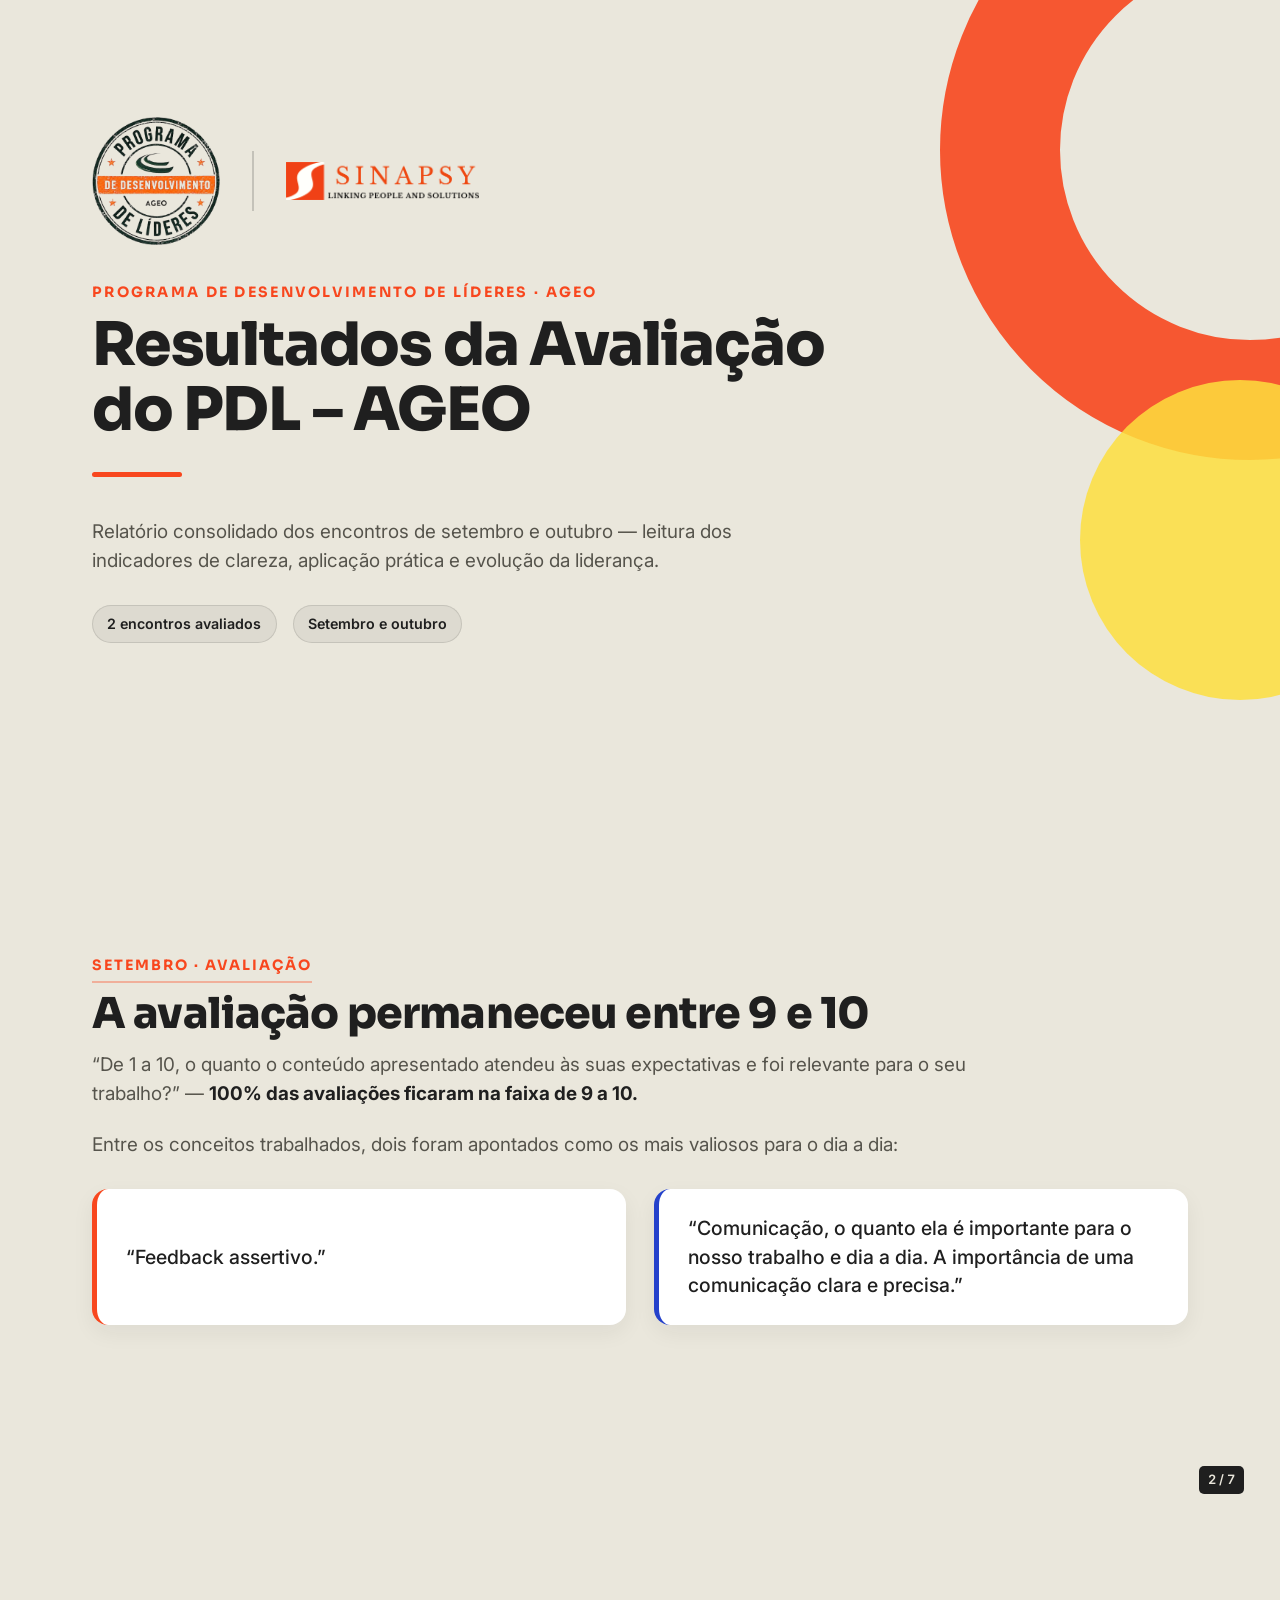
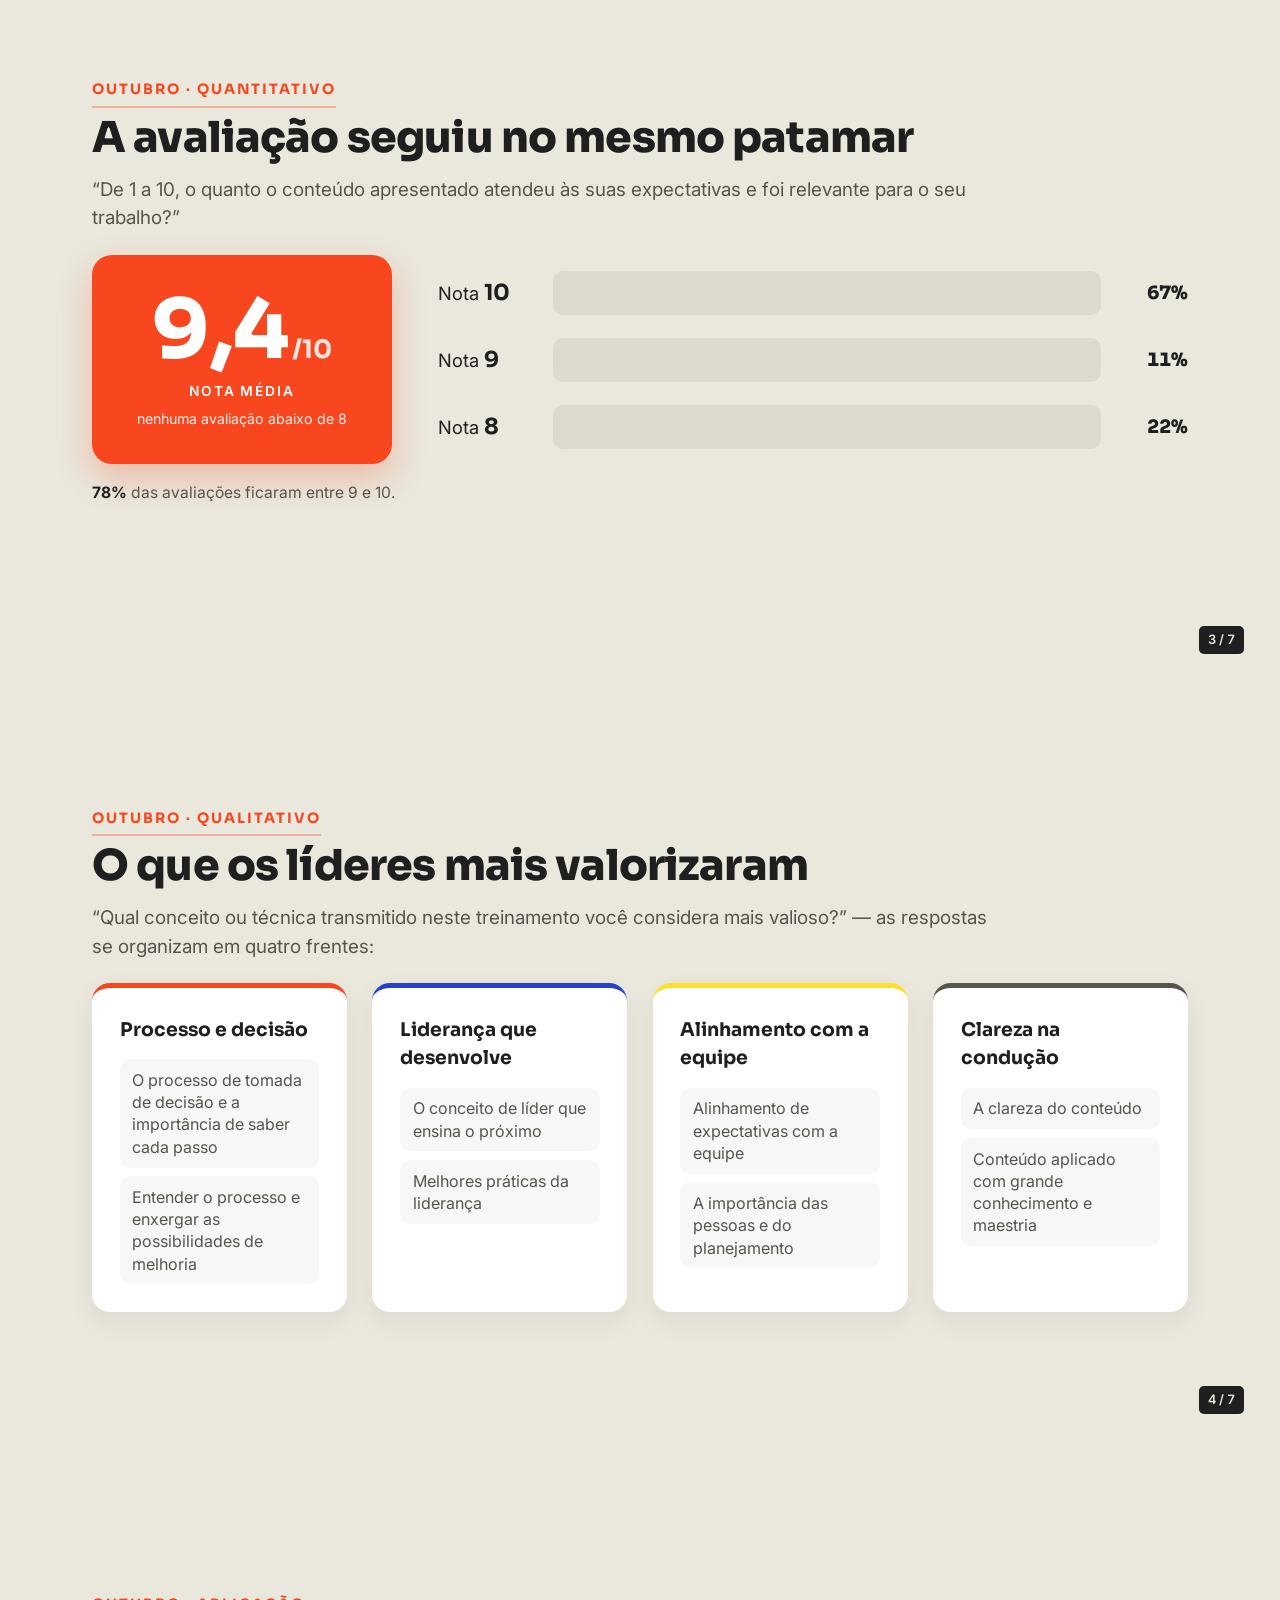
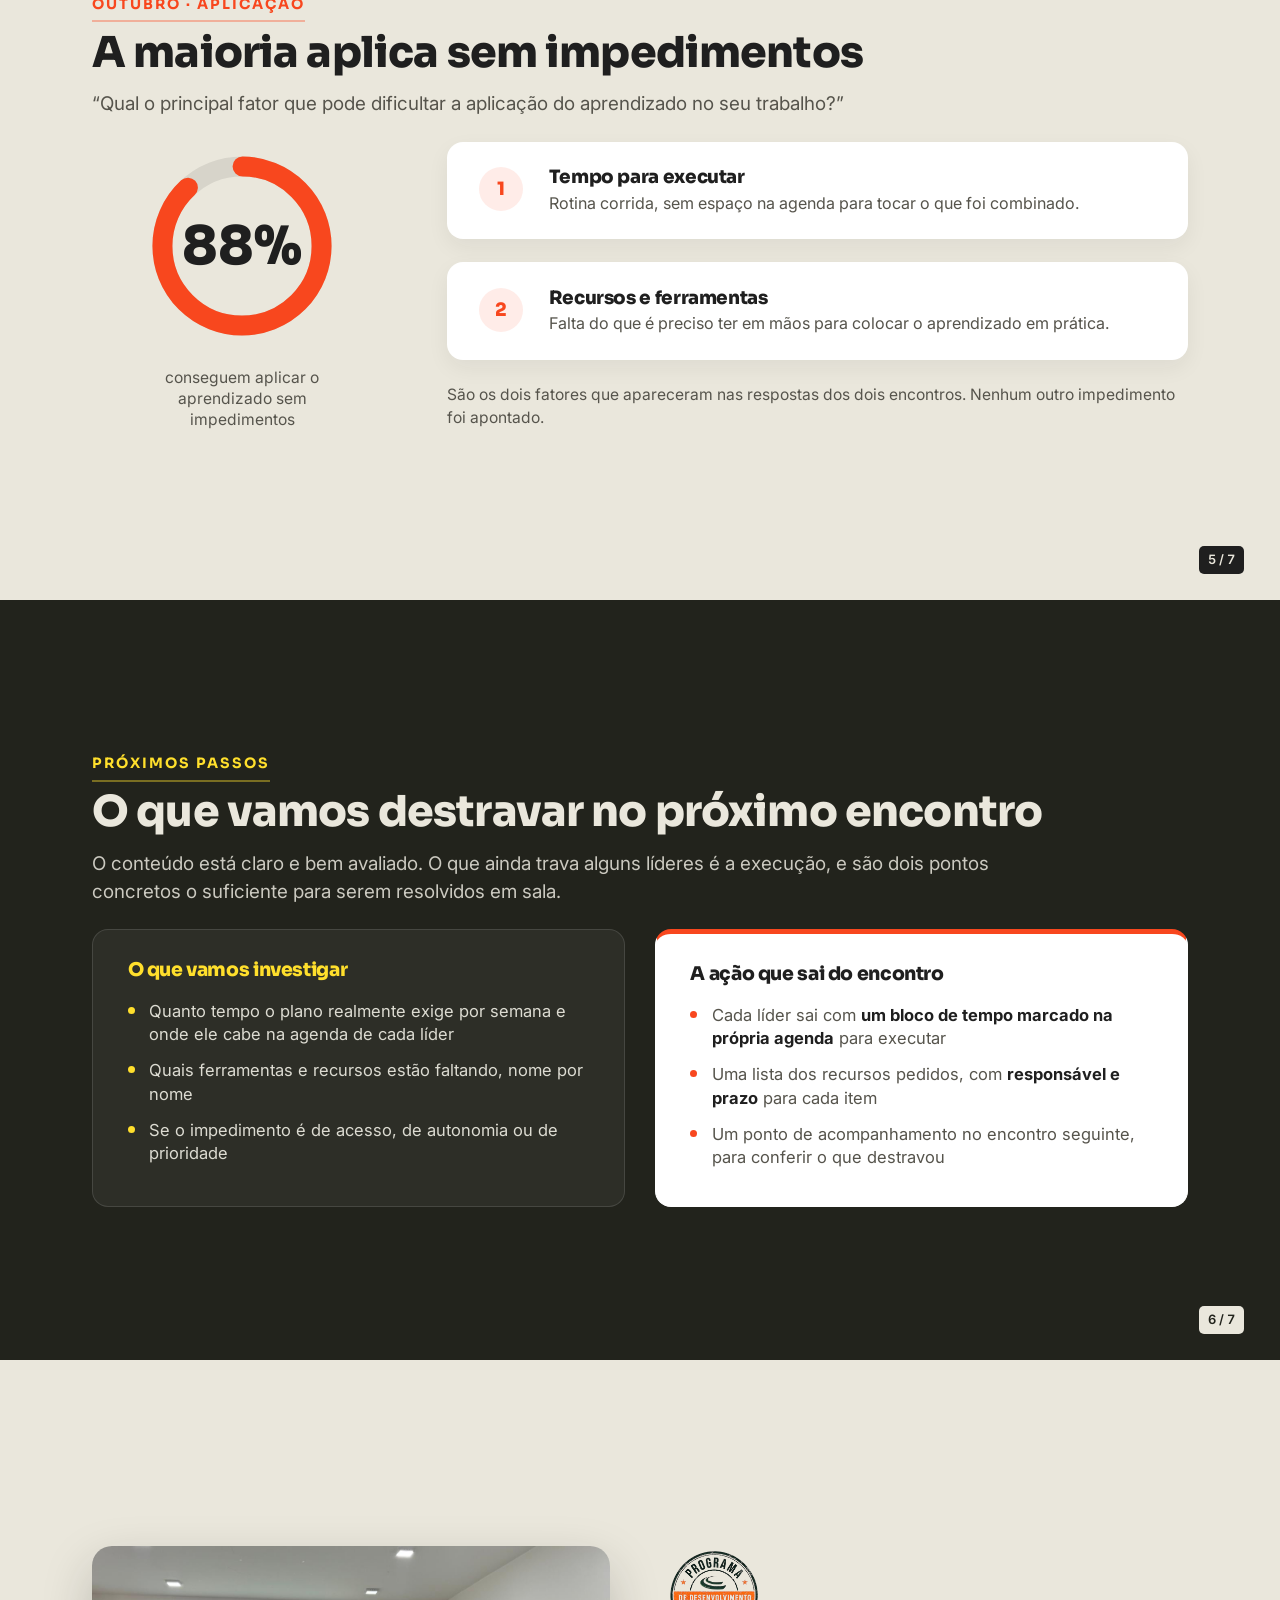
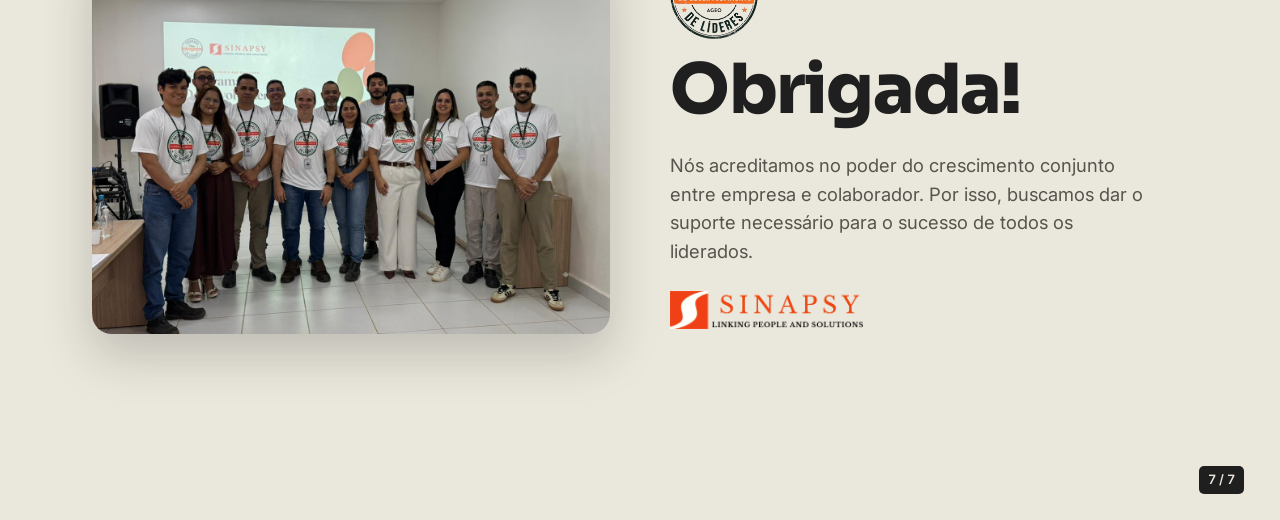
==== ageo/materiais/relatorio_pdl_setembro_outubro/index.html @ 1b782679 "Relatorio PDL AGEO de setembro e outubro Novo relatorio em ageo/materiais/relatorio_pdl_setembro_out" ====
<!DOCTYPE html>
<html lang="pt-BR">
<head>
<meta charset="utf-8">
<title>Resultados da Avaliação do PDL — AGEO · Setembro e Outubro</title>
<link rel="stylesheet" href="styles.css">
</head>
<body>

<!-- ═══════════════════════ 1 · CAPA ═══════════════════════ -->
<section class="folha s-capa">
  <div class="capa-deco"></div>
  <div class="capa-wrap">
    <div class="capa-logos">
      <img class="capa-badge" src="assets/badge-ageo.png" alt="Programa de Desenvolvimento de Líderes — AGEO">
      <span class="capa-sep"></span>
      <img class="capa-sinapsy" src="assets/logo-sinapsy-wide.png" alt="Sinapsy">
    </div>
    <div class="capa-eyebrow">Programa de Desenvolvimento de Líderes · AGEO</div>
    <h1 class="capa-titulo">Resultados da Avaliação do PDL – AGEO</h1>
    <div class="capa-bar"></div>
    <p class="capa-sub">Relatório consolidado dos encontros de setembro e outubro — leitura dos indicadores de clareza, aplicação prática e evolução da liderança.</p>
    <div class="capa-chips">
      <span class="chip">2 encontros avaliados</span>
      <span class="chip">Setembro e outubro</span>
    </div>
  </div>
</section>


<!-- ═══════════════════════ 2 · SETEMBRO ═══════════════════════ -->
<section class="folha">
  <div class="slide">
    <div class="eyebrow">Setembro · Avaliação</div>
    <h2 class="titulo">A avaliação permaneceu entre 9 e 10</h2>
    <p class="lead">“De 1 a 10, o quanto o conteúdo apresentado atendeu às suas expectativas e foi relevante para o seu trabalho?” — <strong>100% das avaliações ficaram na faixa de 9 a 10.</strong></p>
    <p class="lead" style="margin-bottom:1.6em">Entre os conceitos trabalhados, dois foram apontados como os mais valiosos para o dia a dia:</p>
    <div class="quotes">
      <blockquote class="quote">“Feedback assertivo.”</blockquote>
      <blockquote class="quote quote-blue">“Comunicação, o quanto ela é importante para o nosso trabalho e dia a dia. A importância de uma comunicação clara e precisa.”</blockquote>
    </div>
  </div>
  <span class="pag">2 / 7</span>
</section>


<!-- ═══════════════════ 3 · OUTUBRO · A NOTA ═══════════════════ -->
<section class="folha">
  <div class="slide">
    <div class="eyebrow">Outubro · Quantitativo</div>
    <h2 class="titulo">A avaliação seguiu no mesmo patamar</h2>
    <p class="lead">“De 1 a 10, o quanto o conteúdo apresentado atendeu às suas expectativas e foi relevante para o seu trabalho?”</p>
    <div class="nota-grid">
      <div class="score-hero">
        <div class="score-numwrap"><span class="score-num">9,4</span><span class="score-den">/10</span></div>
        <div class="score-cap">Nota média</div>
        <div class="score-sub">nenhuma avaliação abaixo de 8</div>
      </div>
      <div class="bars">
        <div class="bar-row">
          <span class="bar-label">Nota <strong>10</strong></span>
          <span class="bar-track"><span class="bar-fill" style="width:67%"></span></span>
          <span class="bar-pct">67%</span>
        </div>
        <div class="bar-row">
          <span class="bar-label">Nota <strong>9</strong></span>
          <span class="bar-track"><span class="bar-fill bar-fill-2" style="width:11%"></span></span>
          <span class="bar-pct">11%</span>
        </div>
        <div class="bar-row">
          <span class="bar-label">Nota <strong>8</strong></span>
          <span class="bar-track"><span class="bar-fill bar-fill-3" style="width:22%"></span></span>
          <span class="bar-pct">22%</span>
        </div>
      </div>
    </div>
    <p class="rodape-nota"><strong>78%</strong> das avaliações ficaram entre 9 e 10.</p>
  </div>
  <span class="pag">3 / 7</span>
</section>


<!-- ═════════════ 4 · OUTUBRO · O QUE FOI MAIS VALIOSO ═════════════ -->
<section class="folha">
  <div class="slide">
    <div class="eyebrow">Outubro · Qualitativo</div>
    <h2 class="titulo">O que os líderes mais valorizaram</h2>
    <p class="lead">“Qual conceito ou técnica transmitido neste treinamento você considera mais valioso?” — as respostas se organizam em quatro frentes:</p>
    <div class="cols cols-4">
      <div class="col col-orange">
        <div class="col-head">Processo e decisão</div>
        <div class="col-item">O processo de tomada de decisão e a importância de saber cada passo</div>
        <div class="col-item">Entender o processo e enxergar as possibilidades de melhoria</div>
      </div>
      <div class="col col-blue">
        <div class="col-head">Liderança que desenvolve</div>
        <div class="col-item">O conceito de líder que ensina o próximo</div>
        <div class="col-item">Melhores práticas da liderança</div>
      </div>
      <div class="col col-yellow">
        <div class="col-head">Alinhamento com a equipe</div>
        <div class="col-item">Alinhamento de expectativas com a equipe</div>
        <div class="col-item">A importância das pessoas e do planejamento</div>
      </div>
      <div class="col">
        <div class="col-head">Clareza na condução</div>
        <div class="col-item">A clareza do conteúdo</div>
        <div class="col-item">Conteúdo aplicado com grande conhecimento e maestria</div>
      </div>
    </div>
  </div>
  <span class="pag">4 / 7</span>
</section>


<!-- ═══════════════ 5 · OUTUBRO · APLICAÇÃO PRÁTICA ═══════════════ -->
<section class="folha">
  <div class="slide">
    <div class="eyebrow">Outubro · Aplicação</div>
    <h2 class="titulo">A maioria aplica sem impedimentos</h2>
    <p class="lead">“Qual o principal fator que pode dificultar a aplicação do aprendizado no seu trabalho?”</p>
    <div class="aplic-grid">
      <div class="ring-bloco">
        <div class="ring">
          <svg class="ringsvg" viewBox="0 0 42 42" xmlns="http://www.w3.org/2000/svg">
            <circle class="rt" cx="21" cy="21" r="15.9155"></circle>
            <circle class="ra" cx="21" cy="21" r="15.9155" stroke-dasharray="88 12" stroke-dashoffset="25"></circle>
          </svg>
          <span class="ring-val">88%</span>
        </div>
        <p class="ring-cap">conseguem aplicar o aprendizado sem impedimentos</p>
      </div>
      <div>
        <div class="fator">
          <span class="fator-icone">1</span>
          <div>
            <h3>Tempo para executar</h3>
            <p>Rotina corrida, sem espaço na agenda para tocar o que foi combinado.</p>
          </div>
        </div>
        <div class="fator">
          <span class="fator-icone">2</span>
          <div>
            <h3>Recursos e ferramentas</h3>
            <p>Falta do que é preciso ter em mãos para colocar o aprendizado em prática.</p>
          </div>
        </div>
        <p class="rodape-nota" style="margin-top:1.2em">São os dois fatores que apareceram nas respostas dos dois encontros. Nenhum outro impedimento foi apontado.</p>
      </div>
    </div>
  </div>
  <span class="pag">5 / 7</span>
</section>


<!-- ═══════════════ 6 · AÇÃO PARA O PRÓXIMO ENCONTRO ═══════════════ -->
<section class="folha s-dark">
  <div class="slide">
    <div class="eyebrow eyebrow-light">Próximos passos</div>
    <h2 class="titulo">O que vamos destravar no próximo encontro</h2>
    <p class="lead lead-light">O conteúdo está claro e bem avaliado. O que ainda trava alguns líderes é a execução, e são dois pontos concretos o suficiente para serem resolvidos em sala.</p>
    <div class="caixas">
      <div class="caixa">
        <h3>O que vamos investigar</h3>
        <ul>
          <li>Quanto tempo o plano realmente exige por semana e onde ele cabe na agenda de cada líder</li>
          <li>Quais ferramentas e recursos estão faltando, nome por nome</li>
          <li>Se o impedimento é de acesso, de autonomia ou de prioridade</li>
        </ul>
      </div>
      <div class="caixa caixa-accent">
        <h3>A ação que sai do encontro</h3>
        <ul>
          <li>Cada líder sai com <strong>um bloco de tempo marcado na própria agenda</strong> para executar</li>
          <li>Uma lista dos recursos pedidos, com <strong>responsável e prazo</strong> para cada item</li>
          <li>Um ponto de acompanhamento no encontro seguinte, para conferir o que destravou</li>
        </ul>
      </div>
    </div>
  </div>
  <span class="pag">6 / 7</span>
</section>


<!-- ═══════════════════════ 7 · ENCERRAMENTO ═══════════════════════ -->
<section class="folha">
  <div class="final-grid">
    <div class="final-foto">
      <img src="assets/equipe.jpeg" alt="Equipe do Programa de Desenvolvimento de Líderes">
    </div>
    <div>
      <img class="final-badge" src="assets/badge-ageo.png" alt="">
      <h2 class="final-obrigada">Obrigada!</h2>
      <p class="final-msg">Nós acreditamos no poder do crescimento conjunto entre empresa e colaborador. Por isso, buscamos dar o suporte necessário para o sucesso de todos os liderados.</p>
      <img class="final-sinapsy" src="assets/logo-sinapsy-wide.png" alt="Sinapsy">
    </div>
  </div>
  <span class="pag">7 / 7</span>
</section>

</body>
</html>
---- ageo/materiais/relatorio_pdl_setembro_outubro/styles.css ----
/* ============================================================
   Relatório PDL — AGEO · Sinapsy
   Setembro e outubro. Mesma identidade do relatório anterior:
   #1F1F1F texto · #EAE7DC creme · #FFDF2C amarelo
   #F8471E laranja (marca) · #2441CB azul contraste
   ============================================================ */

@import url('https://fonts.googleapis.com/css2?family=Sora:wght@400;600;700;800&family=Inter:wght@400;500;600;700&display=swap');

@page { size: 960pt 570pt; margin: 0; }

:root {
  --ink:        #1F1F1F;
  --ink-soft:   #56544c;
  --cream:      #EAE7DC;
  --cream-2:    #f3f1e9;
  --card:       #ffffff;
  --orange:     #F8471E;
  --orange-2:   #F8843E;
  --orange-soft: rgba(248, 71, 30, .10);
  --yellow:     #FFDF2C;
  --blue:       #2441CB;
  --dark:       #22231C;
}

html, body { margin: 0; padding: 0; background: #fff; }
*, *::before, *::after { box-sizing: border-box; }

.folha {
  width: 1280px;
  height: 760px;
  position: relative;
  overflow: hidden;
  background: var(--cream);
  page-break-after: always;
  font-family: 'Inter', -apple-system, 'Segoe UI', sans-serif;
  font-size: 23px;
  line-height: 1.5;
  color: var(--ink);
}
.folha:last-child { page-break-after: auto; }

h1, h2, h3 {
  font-family: 'Sora', sans-serif;
  font-weight: 800;
  letter-spacing: -.02em;
  line-height: 1.08;
  margin: 0;
}
strong { font-weight: 700; color: inherit; }

.slide {
  position: absolute;
  inset: 0;
  padding: 56px 92px;
  display: flex;
  flex-direction: column;
  justify-content: center;
  text-align: left;
}

.eyebrow {
  display: inline-block;
  align-self: flex-start;
  font-family: 'Sora', sans-serif;
  font-weight: 700;
  font-size: .62em;
  letter-spacing: .14em;
  text-transform: uppercase;
  color: var(--orange);
  margin-bottom: .5em;
  padding-bottom: .35em;
  border-bottom: 2px solid rgba(248, 71, 30, .35);
}
.eyebrow-light { color: var(--yellow); border-bottom-color: rgba(255, 223, 44, .4); }

.titulo { font-size: 1.85em; color: var(--ink); margin-bottom: .35em; }
.titulo-light { color: var(--cream); }

.lead {
  font-size: .82em;
  line-height: 1.5;
  color: var(--ink-soft);
  max-width: 920px;
  margin: 0 0 1.2em;
}
.lead-light { color: rgba(240, 238, 228, .82); }
.lead strong { color: var(--ink); }
.lead-light strong { color: #fff; }

.rodape-nota {
  margin-top: 1.1em;
  font-size: .68em;
  color: var(--ink-soft);
}
.rodape-nota strong { color: var(--ink); }

/* ================= CAPA ================= */
.s-capa { overflow: hidden; }
.capa-deco {
  position: absolute;
  right: -280px; top: -160px;
  width: 620px; height: 620px;
  border-radius: 50%;
  border: 120px solid var(--orange);
  opacity: .9;
}
.capa-deco::after {
  content: '';
  position: absolute;
  right: 40px; bottom: -360px;
  width: 320px; height: 320px;
  border-radius: 50%;
  background: var(--yellow);
  opacity: .85;
}
.capa-wrap {
  position: relative;
  z-index: 2;
  padding: 0 92px;
  max-width: 1000px;
  height: 100%;
  display: flex;
  flex-direction: column;
  justify-content: center;
}
.capa-logos { display: flex; align-items: center; gap: 1.4em; margin-bottom: 1.6em; }
.capa-badge { height: 128px; width: auto; }
.capa-sep { width: 2px; height: 60px; background: rgba(31,31,31,.18); }
.capa-sinapsy { height: 38px; width: auto; }
.capa-eyebrow {
  font-family: 'Sora', sans-serif;
  font-weight: 700;
  font-size: .62em;
  letter-spacing: .16em;
  text-transform: uppercase;
  color: var(--orange);
  margin-bottom: .7em;
}
.capa-titulo { font-size: 2.6em; margin-bottom: .5em; }
.capa-bar { width: 90px; height: 5px; background: var(--orange); border-radius: 3px; margin-bottom: .9em; }
.capa-sub { font-size: .82em; line-height: 1.55; color: var(--ink-soft); max-width: 640px; margin-bottom: 1.6em; }
.capa-chips { display: flex; gap: .7em; flex-wrap: wrap; }
.chip {
  background: rgba(31,31,31,.06);
  border: 1px solid rgba(31,31,31,.12);
  font-size: .62em;
  font-weight: 600;
  padding: .5em 1em;
  border-radius: 40px;
}

/* ================= NOTA (score hero + barras) ================= */
.nota-grid { display: grid; grid-template-columns: 300px 1fr; gap: 2em; align-items: center; }
.score-hero {
  background: var(--orange);
  border-radius: 20px;
  padding: 1.5em 1em;
  text-align: center;
  color: #fff;
  box-shadow: 0 14px 34px rgba(248,71,30,.28);
}
.score-numwrap { display: flex; align-items: baseline; justify-content: center; gap: .15em; }
.score-num { font-family: 'Sora', sans-serif; font-weight: 800; font-size: 3.6em; line-height: 1; }
.score-den { font-family: 'Sora', sans-serif; font-weight: 700; font-size: 1.1em; opacity: .85; }
.score-cap { text-transform: uppercase; letter-spacing: .14em; font-size: .6em; font-weight: 600; margin-top: .6em; }
.score-sub { font-size: .62em; margin-top: .5em; opacity: .9; }

.bar-row { display: flex; align-items: center; gap: 1em; margin-bottom: 1em; }
.bar-row:last-child { margin-bottom: 0; }
.bar-label { width: 92px; font-size: .8em; flex-shrink: 0; }
.bar-label strong { font-family: 'Sora', sans-serif; font-size: 1.2em; }
.bar-track { flex: 1; background: rgba(31,31,31,.07); border-radius: 10px; height: 44px; overflow: hidden; }
.bar-fill { height: 100%; background: var(--orange); border-radius: 10px; }
.bar-pct {
  width: 64px;
  flex-shrink: 0;
  font-family: 'Sora', sans-serif;
  font-weight: 800;
  font-size: .8em;
  text-align: right;
  font-variant-numeric: tabular-nums;
}
.bar-fill-2 { background: var(--orange-2); }
.bar-fill-3 { background: #C9BFA6; color: var(--ink); }

/* ================= COLUNAS QUALITATIVAS ================= */
.cols { display: grid; gap: 1.1em; }
.cols-2 { grid-template-columns: repeat(2, 1fr); }
.cols-4 { grid-template-columns: repeat(4, 1fr); }
.col {
  background: var(--card);
  border-radius: 18px;
  padding: 1.2em;
  box-shadow: 0 10px 28px rgba(31,31,31,.06);
  border-top: 5px solid var(--ink-soft);
}
.col-orange { border-top-color: var(--orange); }
.col-blue   { border-top-color: var(--blue); }
.col-yellow { border-top-color: var(--yellow); }
.col-head { font-family: 'Sora', sans-serif; font-weight: 700; font-size: .82em; margin-bottom: .8em; }
.col-item {
  font-size: .7em;
  line-height: 1.38;
  color: var(--ink-soft);
  padding: .6em .8em;
  background: rgba(31,31,31,.035);
  border-radius: 10px;
  margin-bottom: .55em;
}
.col-item:last-child { margin-bottom: 0; }

/* ================= CITAÇÕES ================= */
.quotes { display: grid; grid-template-columns: 1fr 1fr; gap: 1.2em; }
.quote {
  background: var(--card);
  border-radius: 16px;
  padding: 1.3em 1.5em;
  margin: 0;
  display: flex;
  align-items: center;
  font-size: .85em;
  line-height: 1.45;
  font-weight: 500;
  border-left: 5px solid var(--orange);
  box-shadow: 0 8px 22px rgba(31,31,31,.06);
}
.quote-blue   { border-left-color: var(--blue); }
.quote-yellow { border-left-color: var(--yellow); }

/* ================= APLICAÇÃO (anel + fatores) ================= */
.aplic-grid { display: grid; grid-template-columns: 300px 1fr; gap: 2.4em; align-items: center; }
.ring-bloco { text-align: center; }
.ring { position: relative; width: 210px; height: 210px; display: grid; place-items: center; margin: 0 auto; }
.ringsvg { position: absolute; inset: 0; width: 100%; height: 100%; }
.rt { fill: none; stroke: rgba(31,31,31,.09); stroke-width: 4; }
.ra { fill: none; stroke-width: 4; stroke-linecap: round; stroke: var(--orange); }
.ring-val {
  position: relative; z-index: 2;
  font-family: 'Sora', sans-serif; font-weight: 800; font-size: 2.3em; line-height: 1;
}
.ring-cap {
  font-size: .68em; color: var(--ink-soft); line-height: 1.35;
  margin-top: 1em; max-width: 230px; margin-left: auto; margin-right: auto;
}

.fator {
  background: var(--card);
  border-radius: 16px;
  padding: 1.1em 1.4em;
  display: flex;
  align-items: flex-start;
  gap: 1.1em;
  box-shadow: 0 8px 22px rgba(31,31,31,.06);
  margin-bottom: 1em;
}
.fator:last-child { margin-bottom: 0; }
.fator-icone {
  flex-shrink: 0;
  width: 44px; height: 44px;
  border-radius: 50%;
  display: grid; place-items: center;
  font-family: 'Sora', sans-serif;
  font-weight: 800;
  font-size: .8em;
  background: var(--orange-soft);
  color: var(--orange);
}
.fator h3 { font-size: .8em; margin-bottom: .25em; }
.fator p { font-size: .7em; line-height: 1.4; color: var(--ink-soft); margin: 0; }

/* ================= PÁGINA ESCURA ================= */
.s-dark { background: var(--dark); color: var(--cream); }
.s-dark .titulo { color: var(--cream); }
.caixas { display: grid; grid-template-columns: 1fr 1fr; gap: 1.3em; }
.caixa {
  background: rgba(255,255,255,.05);
  border: 1px solid rgba(255,255,255,.12);
  border-radius: 16px;
  padding: 1.3em 1.5em;
}
.caixa-accent {
  background: var(--card);
  border-color: var(--card);
  border-top: 5px solid var(--orange);
}
.caixa h3 { font-size: .82em; margin-bottom: .7em; color: var(--yellow); }
.caixa-accent h3 { color: var(--ink); }
.caixa ul { list-style: none; padding: 0; margin: 0; }
.caixa li {
  font-size: .72em;
  line-height: 1.4;
  color: rgba(240,238,228,.9);
  padding: .4em 0 .4em 1.3em;
  position: relative;
}
.caixa li::before {
  content: '';
  position: absolute; left: 0; top: .82em;
  width: 7px; height: 7px; border-radius: 50%;
  background: var(--yellow);
}
.caixa-accent li { color: var(--ink-soft); }
.caixa-accent li::before { background: var(--orange); }
.caixa li strong { color: #fff; }
.caixa-accent li strong { color: var(--ink); }

/* ================= ENCERRAMENTO ================= */
.final-grid {
  position: absolute;
  inset: 0;
  display: grid;
  grid-template-columns: 1fr 1fr;
  align-items: center;
  gap: 60px;
  padding: 0 92px;
}
.final-foto {
  border-radius: 20px;
  overflow: hidden;
  box-shadow: 0 20px 50px rgba(31,31,31,.22);
  aspect-ratio: 4 / 3;
}
.final-foto img { width: 100%; height: 100%; object-fit: cover; display: block; }
.final-badge { height: 88px; width: auto; margin-bottom: .6em; display: block; }
.final-obrigada { font-size: 3em; margin-bottom: .35em; }
.final-msg { font-size: .8em; line-height: 1.55; color: var(--ink-soft); max-width: 480px; margin-bottom: 1.4em; }
.final-sinapsy { height: 38px; width: auto; display: block; }

/* ================= RODAPÉ ================= */
.pag {
  position: absolute;
  right: 36px; bottom: 26px;
  background: var(--ink);
  color: var(--cream);
  font-size: .56em;
  font-weight: 600;
  padding: .35em .7em;
  border-radius: 5px;
  font-variant-numeric: tabular-nums;
  z-index: 5;
}
.s-dark .pag { background: var(--cream); color: var(--dark); }

@media print { * { -webkit-print-color-adjust: exact; print-color-adjust: exact; } }
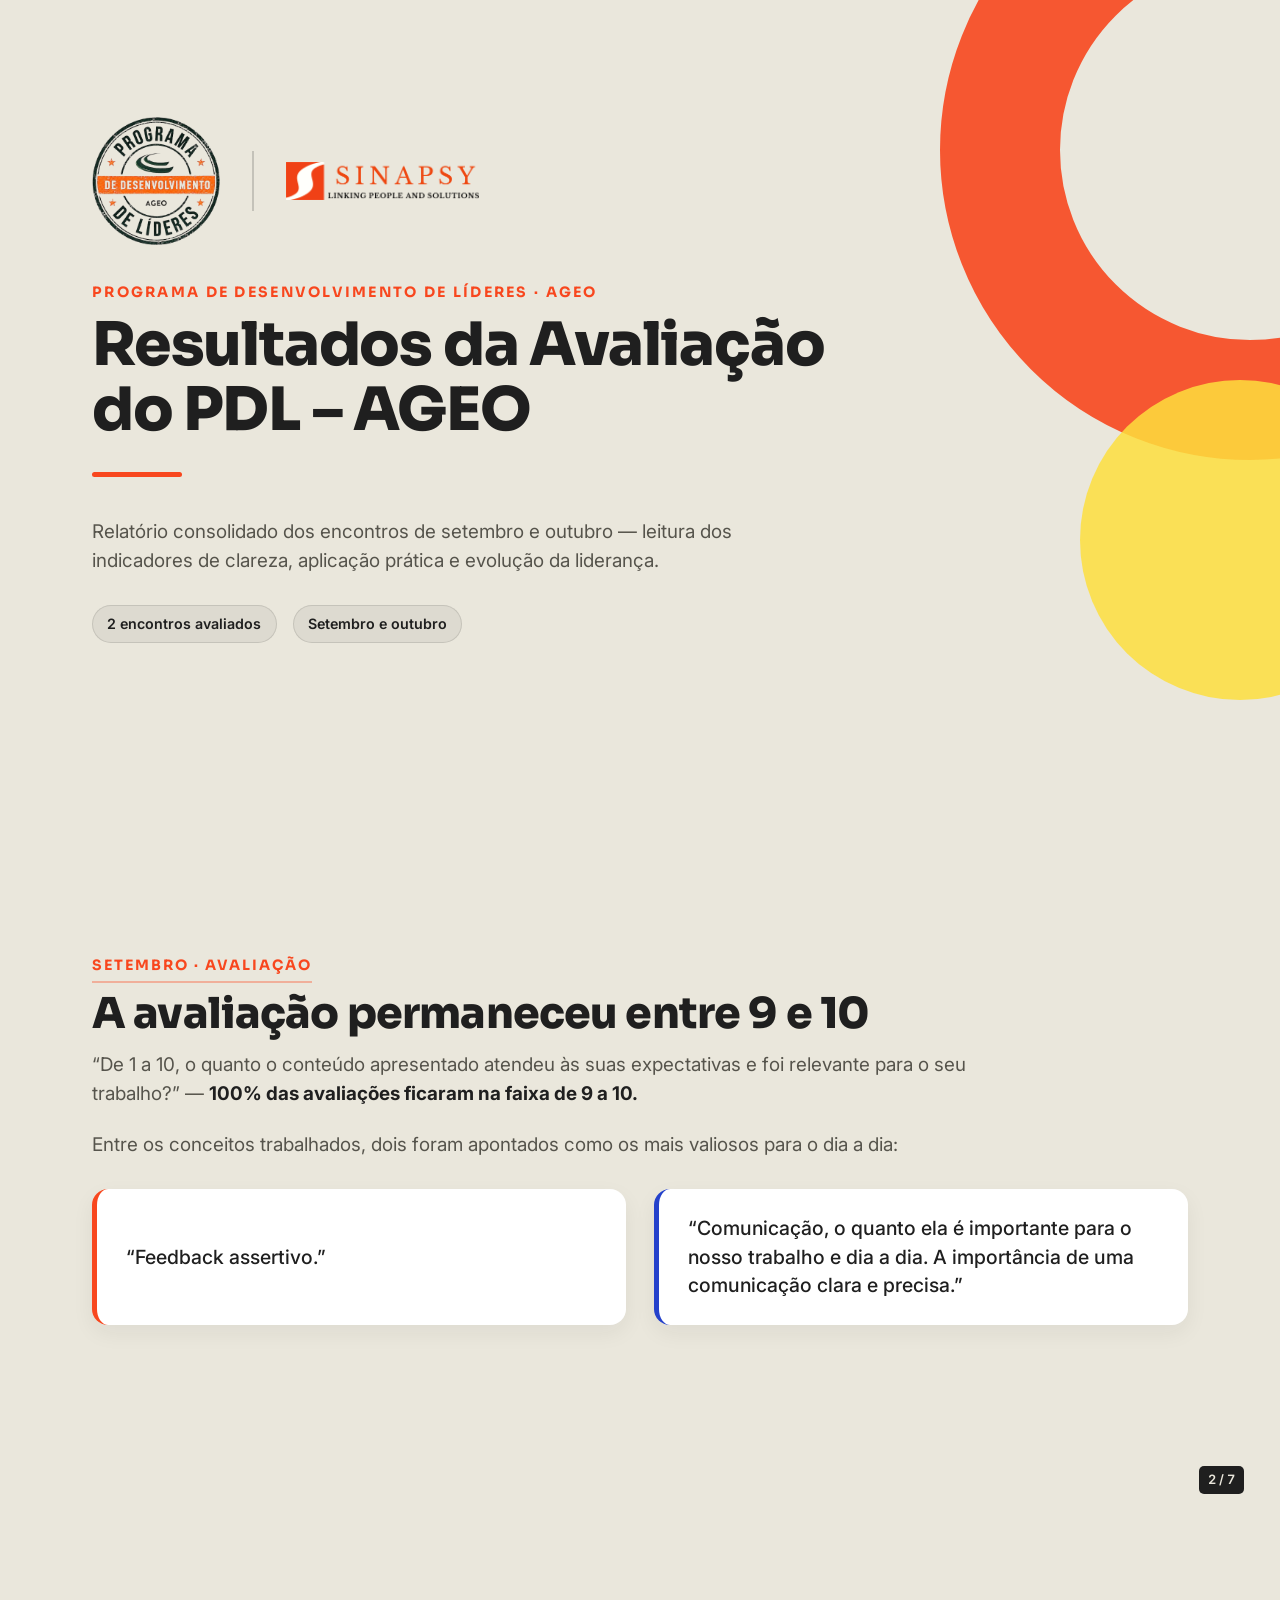
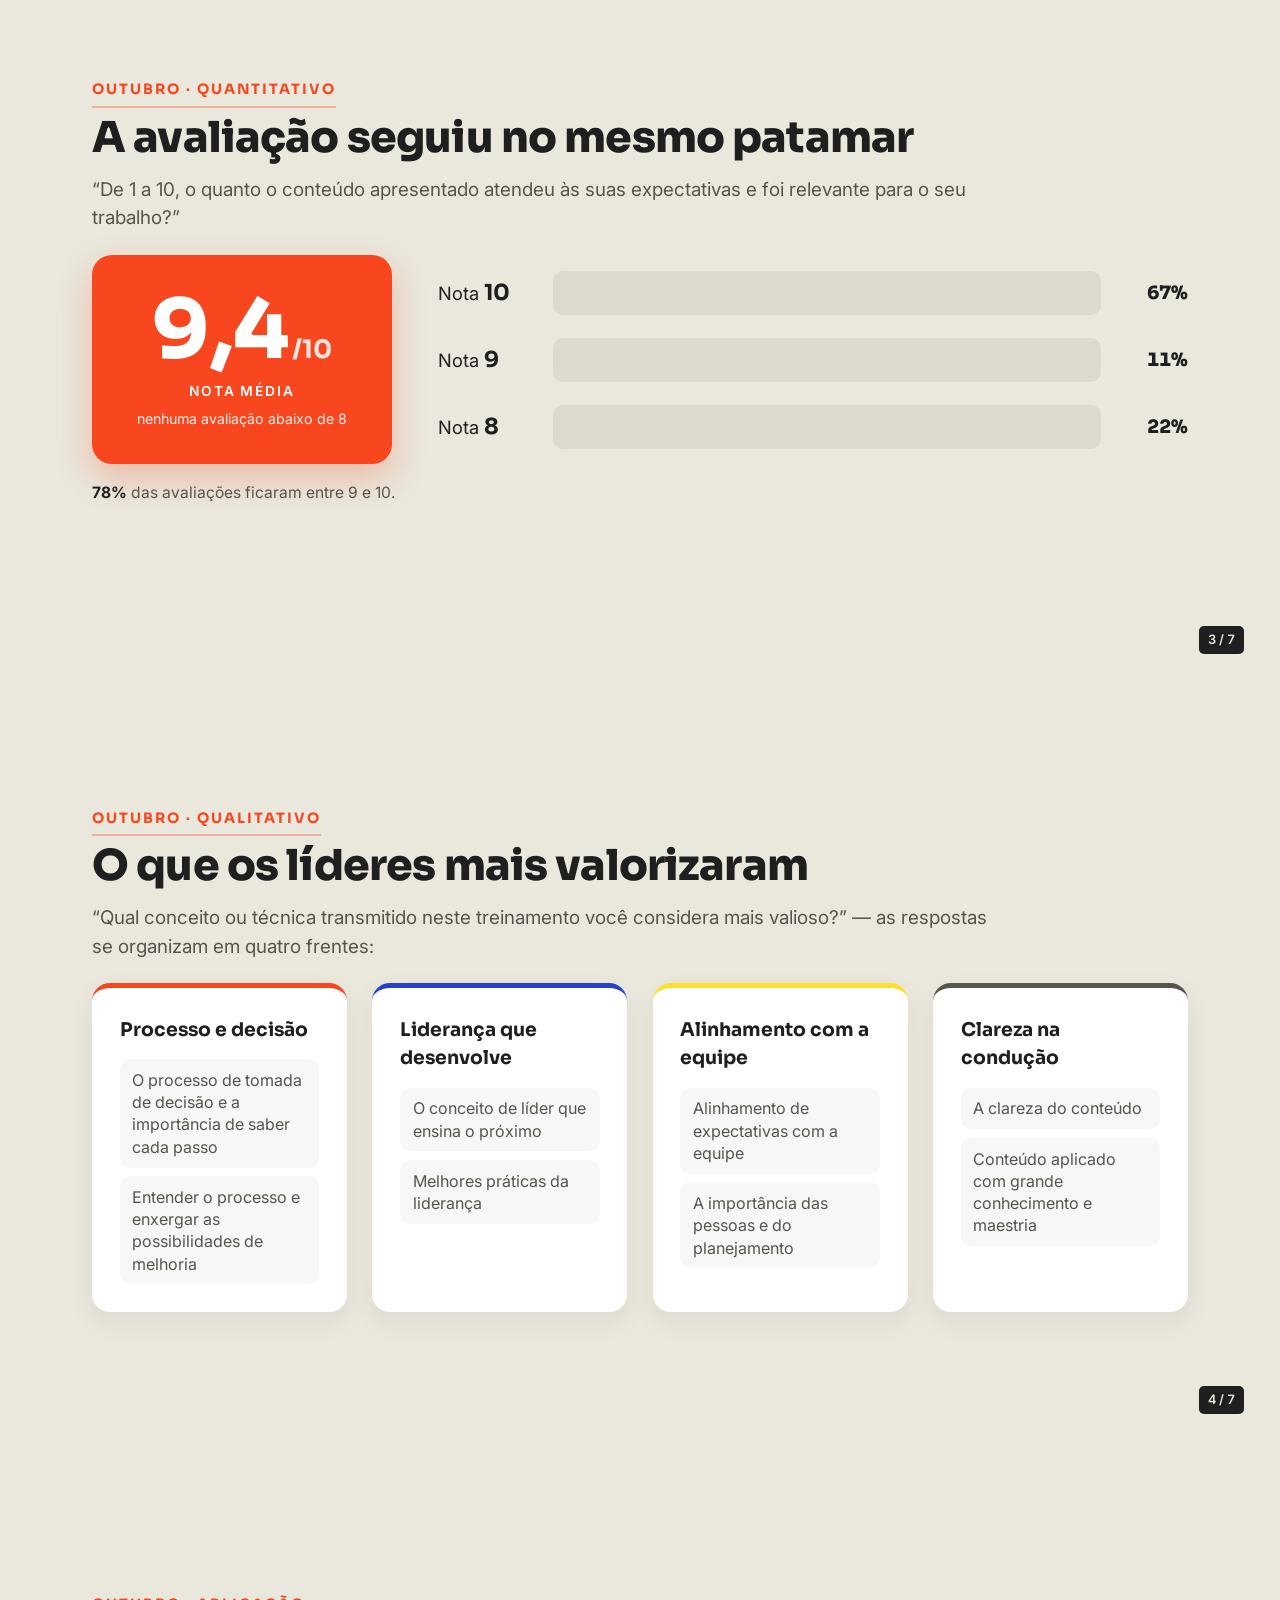
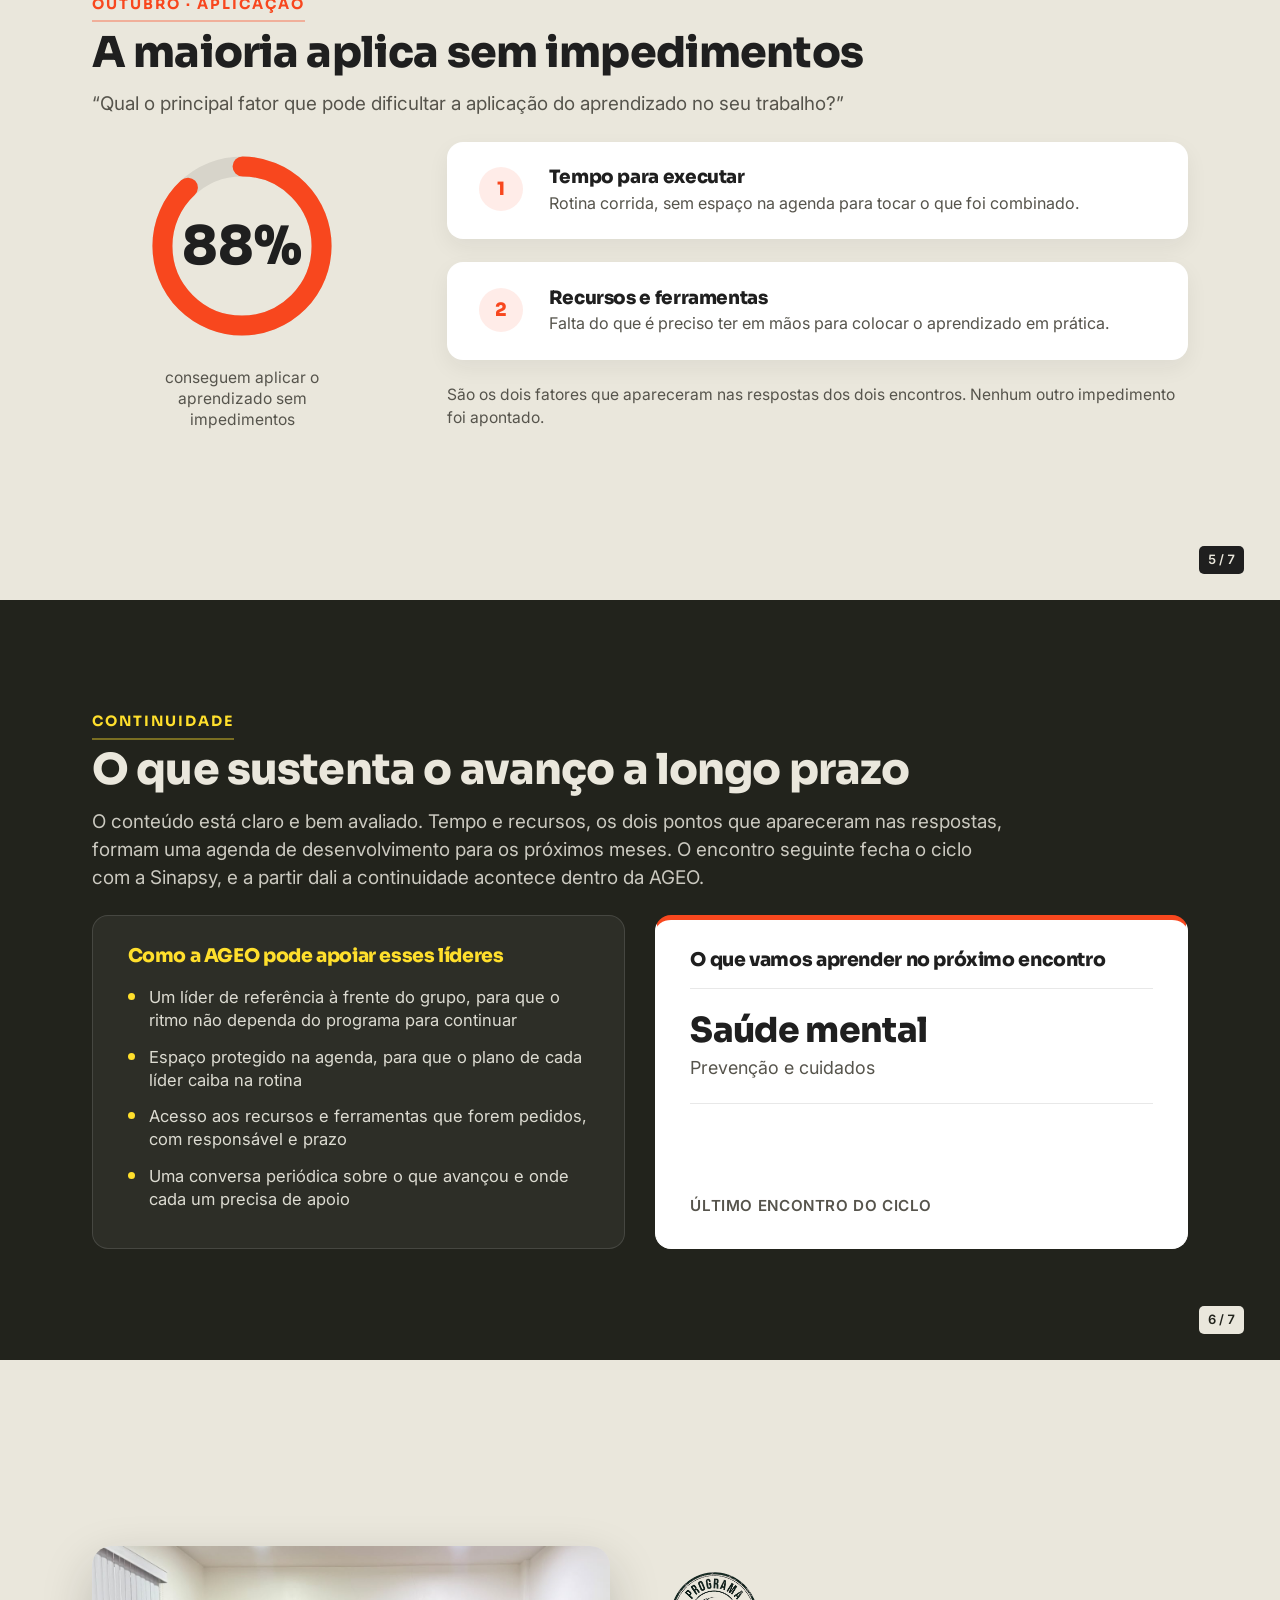
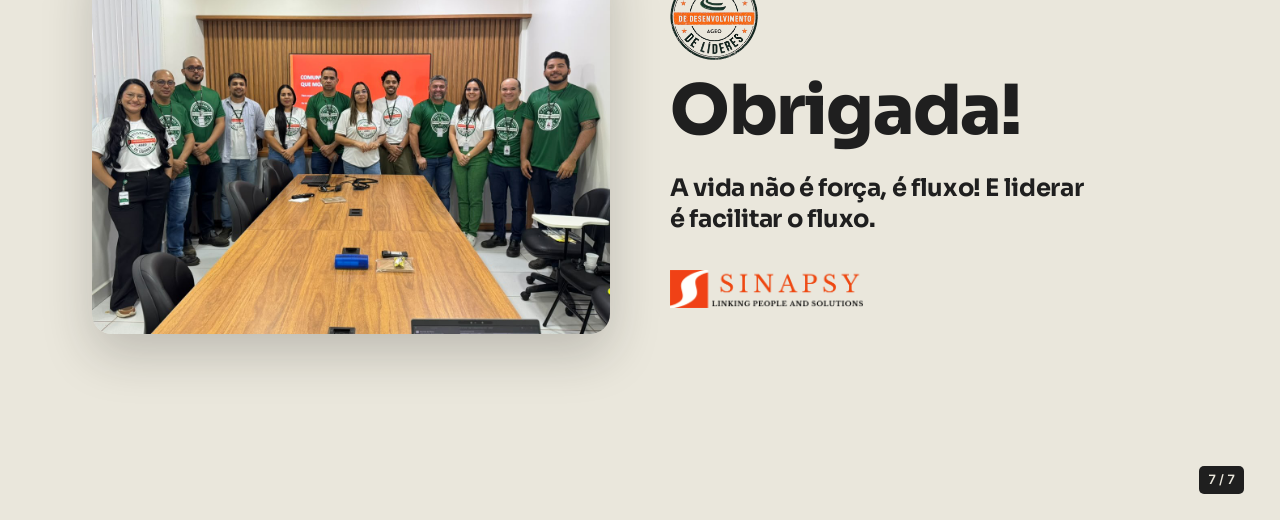
==== commit 5ea54748: "Relatorio set/out: pagina 6 vira continuidade e nova foto no encerramento Pagina 6, a pedido da clie" ====
--- a/ageo/materiais/relatorio_pdl_setembro_outubro/index.html
+++ b/ageo/materiais/relatorio_pdl_setembro_outubro/index.html
@@ -153,28 +153,29 @@
 </section>
 
 
-<!-- ═══════════════ 6 · AÇÃO PARA O PRÓXIMO ENCONTRO ═══════════════ -->
+<!-- ═══════════════ 6 · CONTINUIDADE ═══════════════ -->
 <section class="folha s-dark">
   <div class="slide">
-    <div class="eyebrow eyebrow-light">Próximos passos</div>
-    <h2 class="titulo">O que vamos destravar no próximo encontro</h2>
-    <p class="lead lead-light">O conteúdo está claro e bem avaliado. O que ainda trava alguns líderes é a execução, e são dois pontos concretos o suficiente para serem resolvidos em sala.</p>
+    <div class="eyebrow eyebrow-light">Continuidade</div>
+    <h2 class="titulo">O que sustenta o avanço a longo prazo</h2>
+    <p class="lead lead-light">O conteúdo está claro e bem avaliado. Tempo e recursos, os dois pontos que apareceram nas respostas, formam uma agenda de desenvolvimento para os próximos meses. O encontro seguinte fecha o ciclo com a Sinapsy, e a partir dali a continuidade acontece dentro da AGEO.</p>
     <div class="caixas">
       <div class="caixa">
-        <h3>O que vamos investigar</h3>
+        <h3>Como a AGEO pode apoiar esses líderes</h3>
         <ul>
-          <li>Quanto tempo o plano realmente exige por semana e onde ele cabe na agenda de cada líder</li>
-          <li>Quais ferramentas e recursos estão faltando, nome por nome</li>
-          <li>Se o impedimento é de acesso, de autonomia ou de prioridade</li>
+          <li>Um líder de referência à frente do grupo, para que o ritmo não dependa do programa para continuar</li>
+          <li>Espaço protegido na agenda, para que o plano de cada líder caiba na rotina</li>
+          <li>Acesso aos recursos e ferramentas que forem pedidos, com responsável e prazo</li>
+          <li>Uma conversa periódica sobre o que avançou e onde cada um precisa de apoio</li>
         </ul>
       </div>
-      <div class="caixa caixa-accent">
-        <h3>A ação que sai do encontro</h3>
-        <ul>
-          <li>Cada líder sai com <strong>um bloco de tempo marcado na própria agenda</strong> para executar</li>
-          <li>Uma lista dos recursos pedidos, com <strong>responsável e prazo</strong> para cada item</li>
-          <li>Um ponto de acompanhamento no encontro seguinte, para conferir o que destravou</li>
-        </ul>
+      <div class="caixa caixa-accent caixa-tema">
+        <h3>O que vamos aprender no próximo encontro</h3>
+        <div class="tema">
+          <span class="tema-titulo">Saúde mental</span>
+          <span class="tema-sub">Prevenção e cuidados</span>
+        </div>
+        <p class="tema-nota">Último encontro do ciclo</p>
       </div>
     </div>
   </div>
@@ -186,12 +187,12 @@
 <section class="folha">
   <div class="final-grid">
     <div class="final-foto">
-      <img src="assets/equipe.jpeg" alt="Equipe do Programa de Desenvolvimento de Líderes">
+      <img src="assets/equipe-outubro.jpeg" alt="Equipe do Programa de Desenvolvimento de Líderes">
     </div>
     <div>
       <img class="final-badge" src="assets/badge-ageo.png" alt="">
       <h2 class="final-obrigada">Obrigada!</h2>
-      <p class="final-msg">Nós acreditamos no poder do crescimento conjunto entre empresa e colaborador. Por isso, buscamos dar o suporte necessário para o sucesso de todos os liderados.</p>
+      <p class="final-msg final-frase">A vida não é força, é fluxo! E liderar é facilitar o fluxo.</p>
       <img class="final-sinapsy" src="assets/logo-sinapsy-wide.png" alt="Sinapsy">
     </div>
   </div>
--- a/ageo/materiais/relatorio_pdl_setembro_outubro/styles.css
+++ b/ageo/materiais/relatorio_pdl_setembro_outubro/styles.css
@@ -305,6 +305,38 @@
 .caixa li strong { color: #fff; }
 .caixa-accent li strong { color: var(--ink); }
 
+/* tema do proximo encontro */
+.caixa-tema { display: flex; flex-direction: column; }
+.tema {
+  margin: .2em 0 .9em;
+  padding: 1em 0 .9em;
+  border-top: 1px solid rgba(31,31,31,.1);
+  border-bottom: 1px solid rgba(31,31,31,.1);
+}
+.tema-titulo {
+  display: block;
+  font-family: 'Sora', sans-serif;
+  font-weight: 800;
+  font-size: 1.5em;
+  letter-spacing: -.02em;
+  color: var(--ink);
+  line-height: 1.1;
+}
+.tema-sub {
+  display: block;
+  font-size: .78em;
+  color: var(--ink-soft);
+  margin-top: .3em;
+}
+.tema-nota {
+  font-size: .66em;
+  color: var(--ink-soft);
+  margin: auto 0 0;
+  font-weight: 600;
+  letter-spacing: .04em;
+  text-transform: uppercase;
+}
+
 /* ================= ENCERRAMENTO ================= */
 .final-grid {
   position: absolute;
@@ -325,6 +357,15 @@
 .final-badge { height: 88px; width: auto; margin-bottom: .6em; display: block; }
 .final-obrigada { font-size: 3em; margin-bottom: .35em; }
 .final-msg { font-size: .8em; line-height: 1.55; color: var(--ink-soft); max-width: 480px; margin-bottom: 1.4em; }
+.final-frase {
+  font-family: 'Sora', sans-serif;
+  font-weight: 700;
+  font-size: 1.05em;
+  line-height: 1.3;
+  letter-spacing: -.015em;
+  color: var(--ink);
+  max-width: 420px;
+}
 .final-sinapsy { height: 38px; width: auto; display: block; }
 
 /* ================= RODAPÉ ================= */
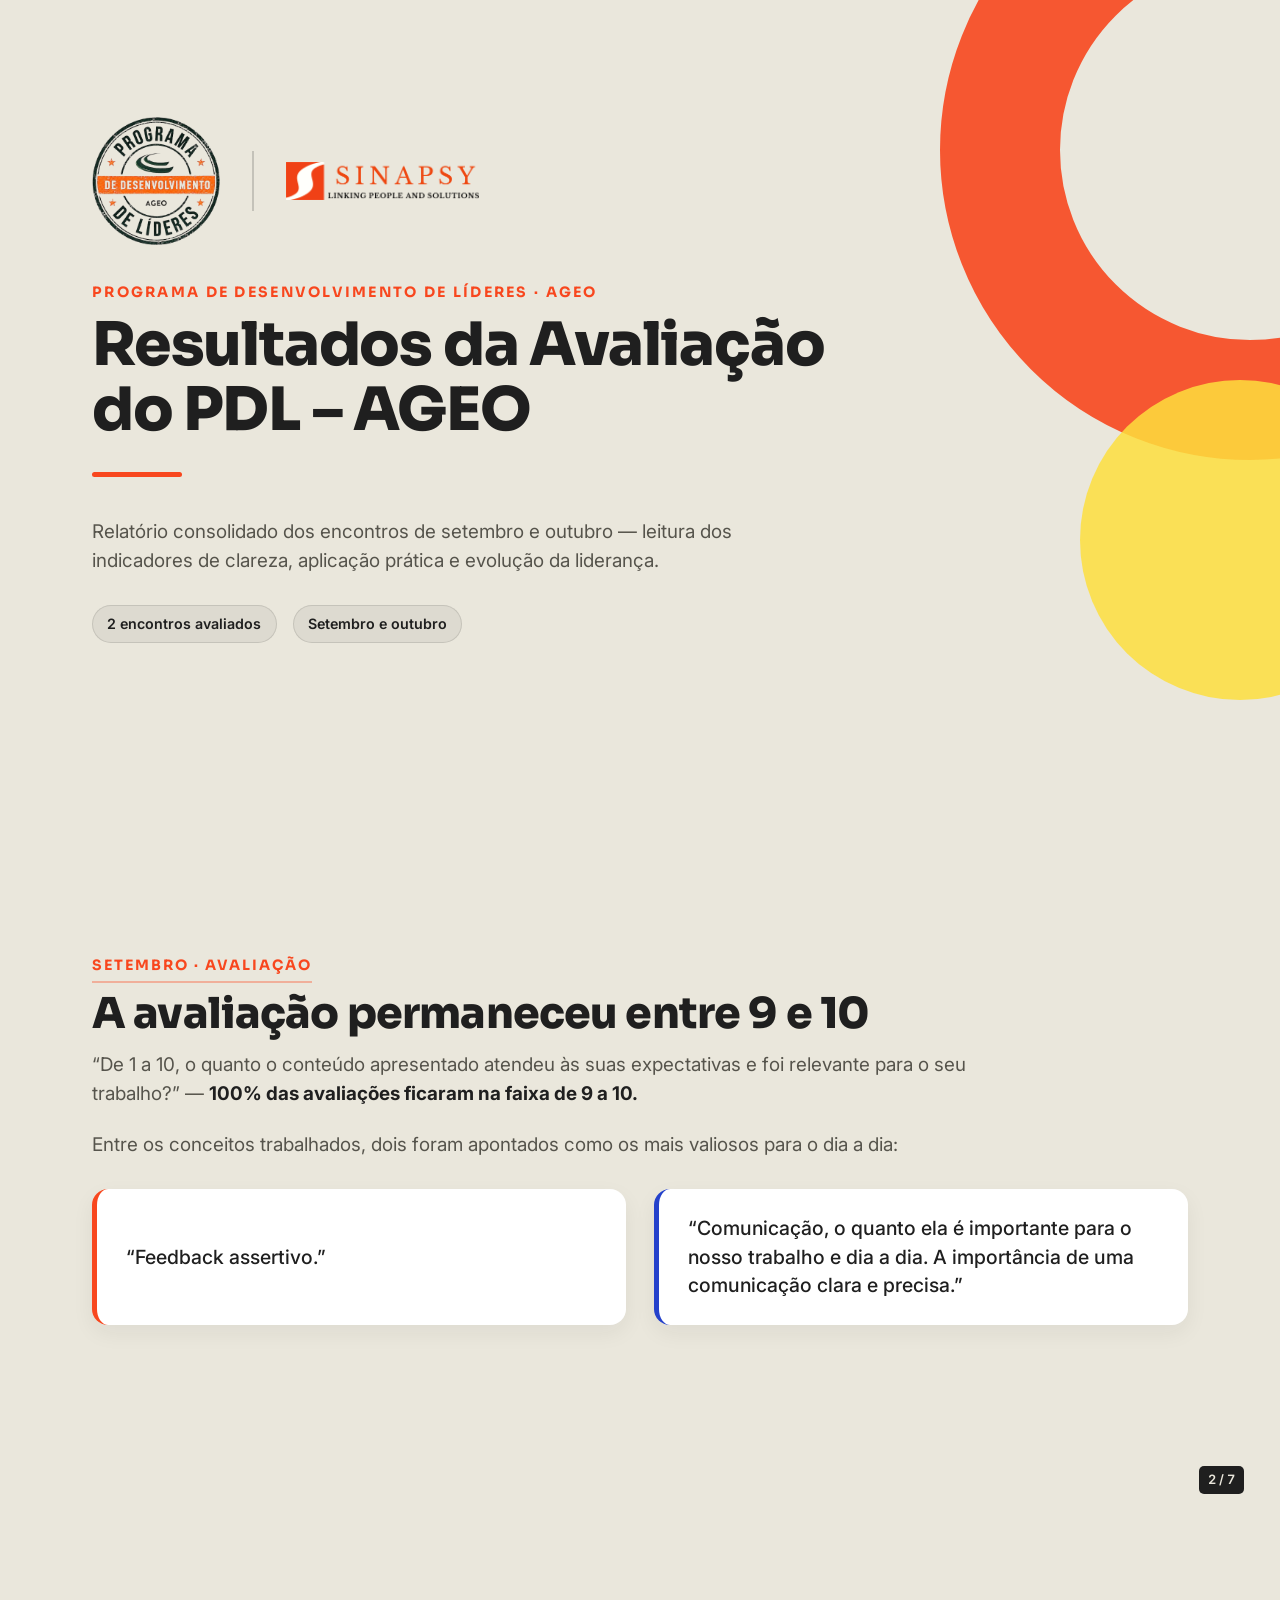
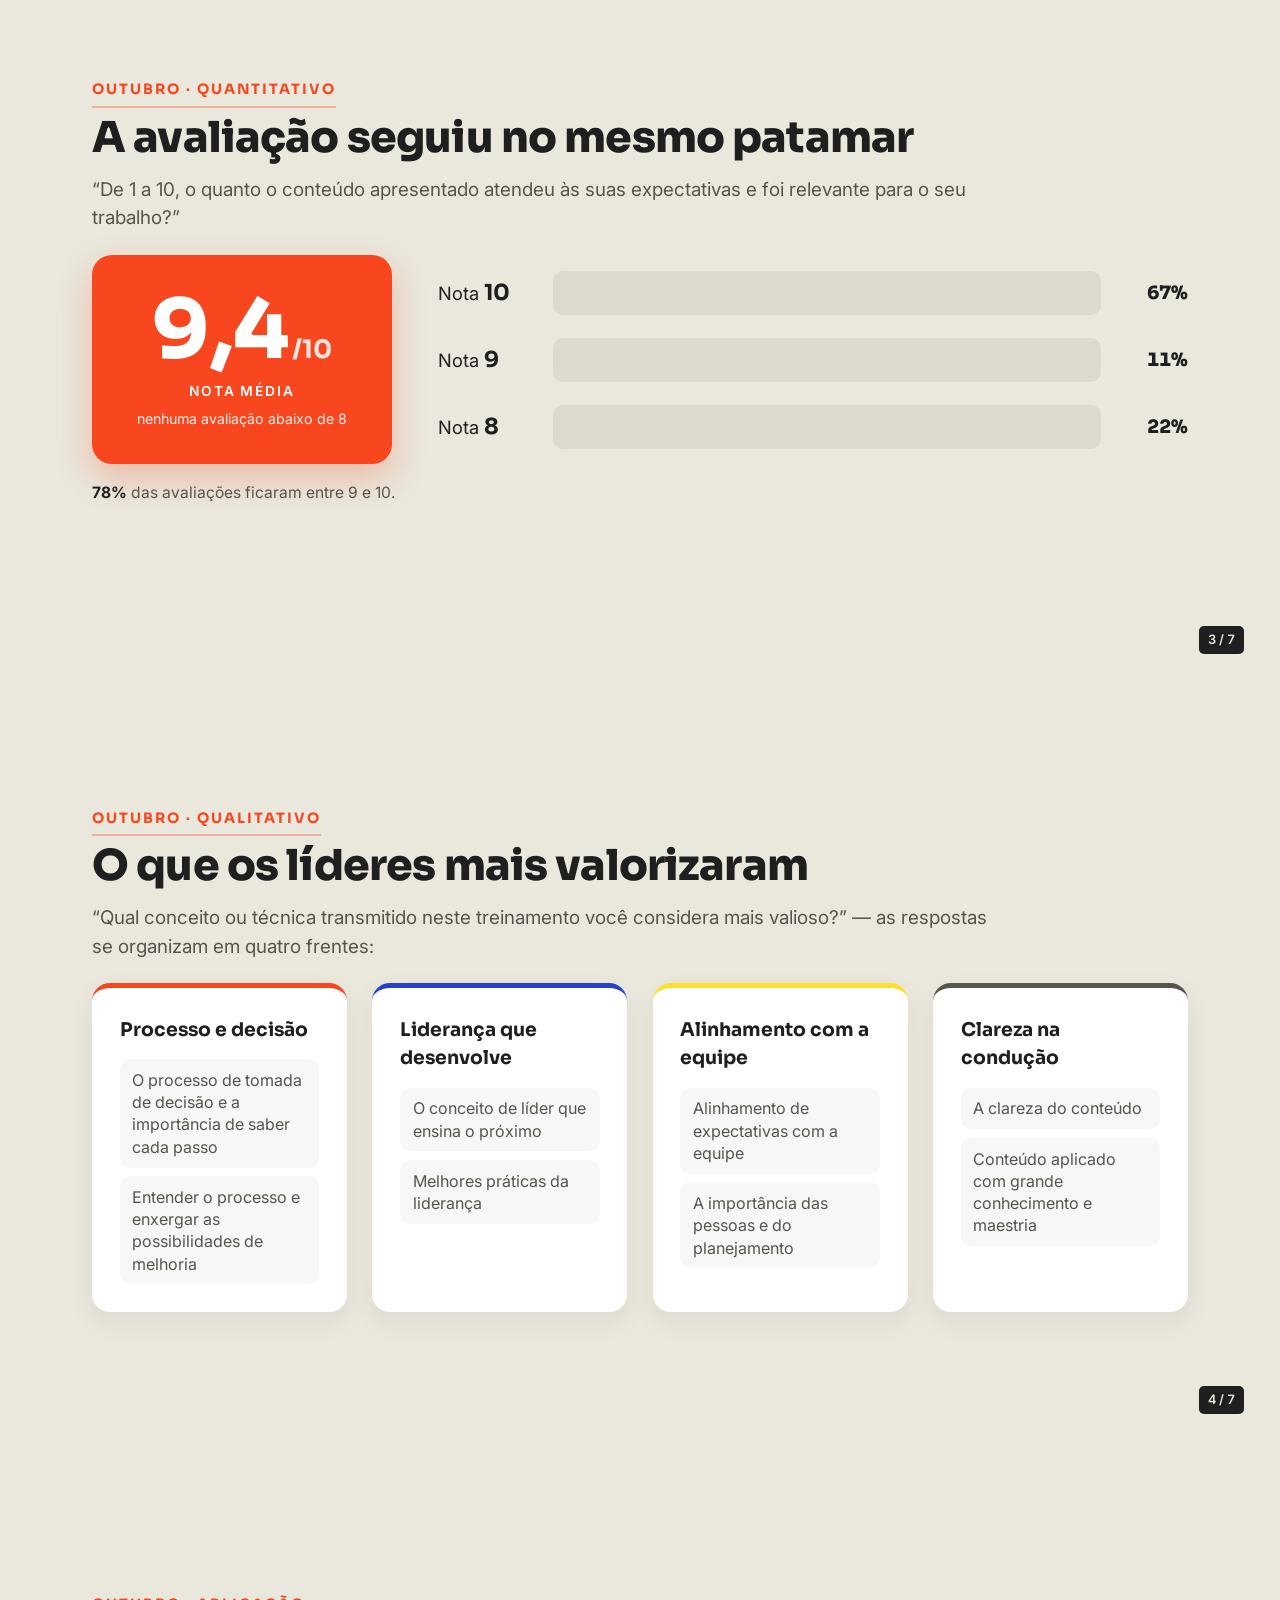
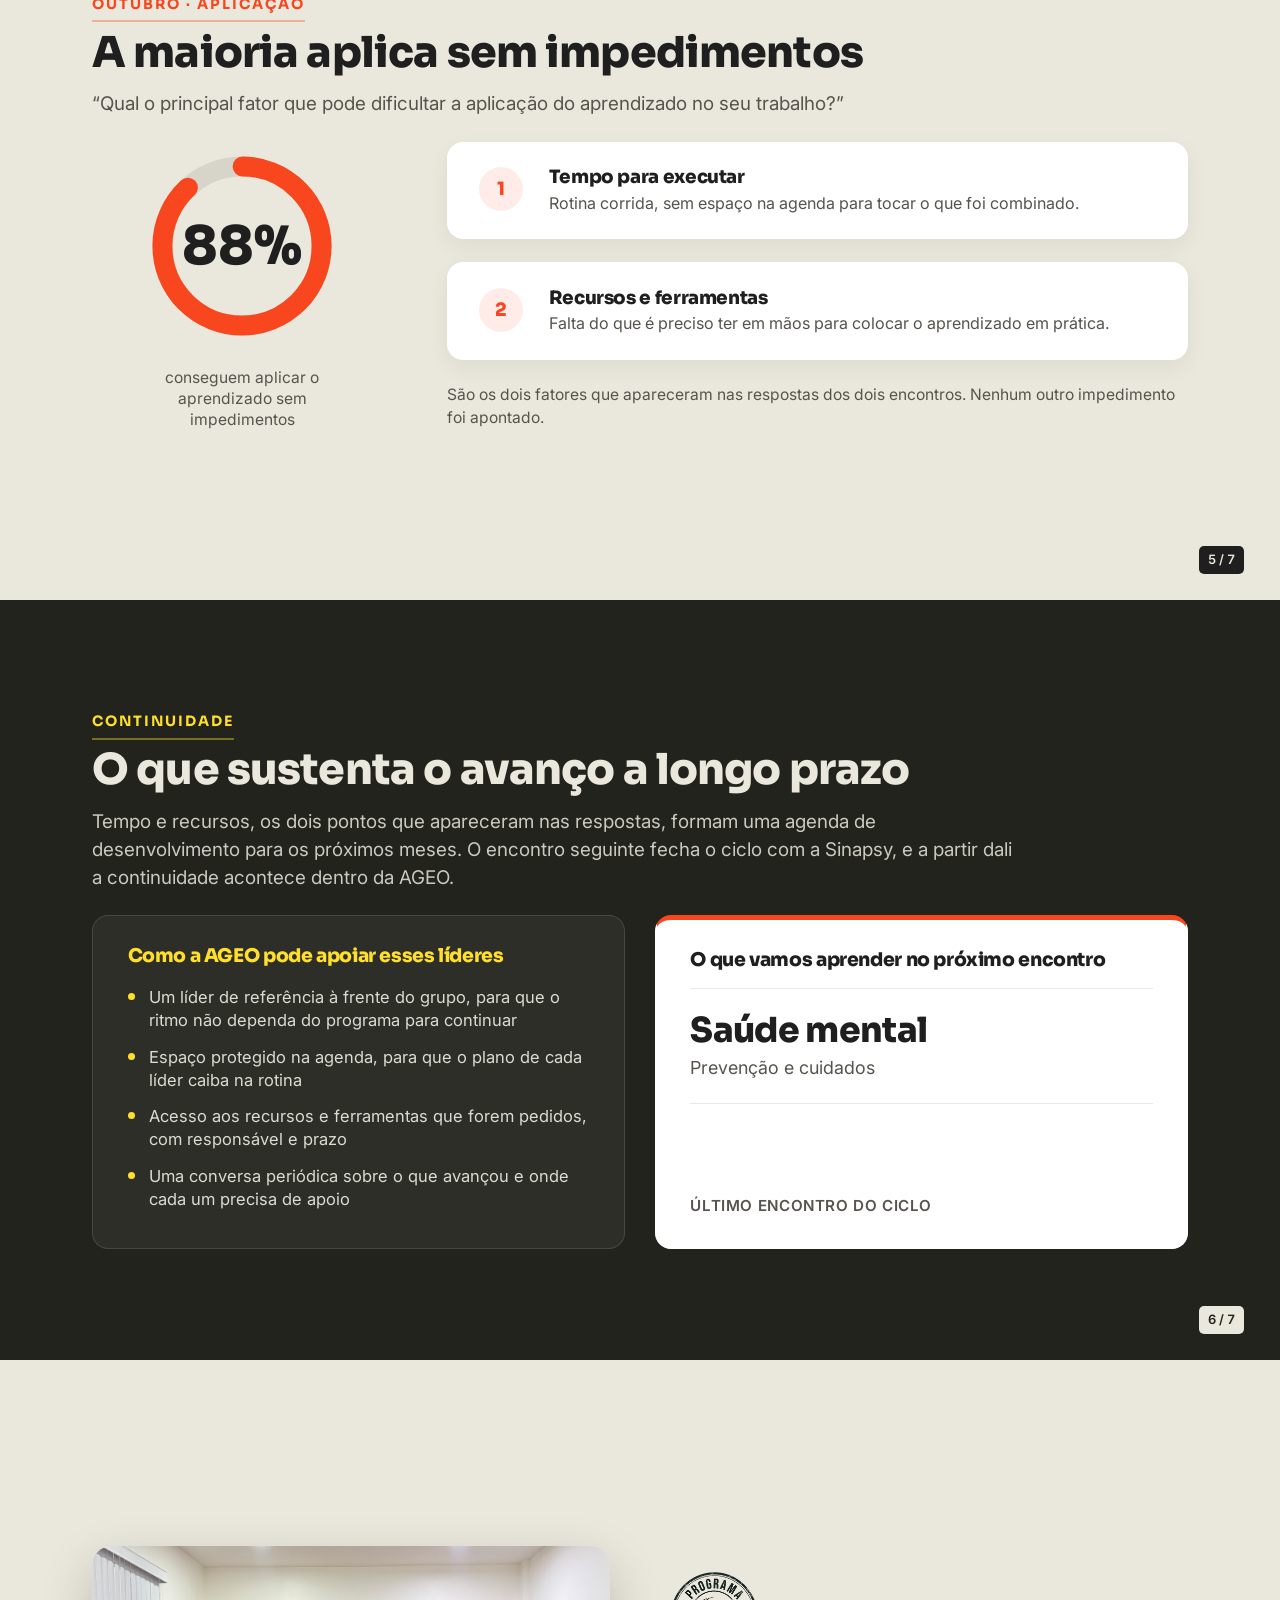
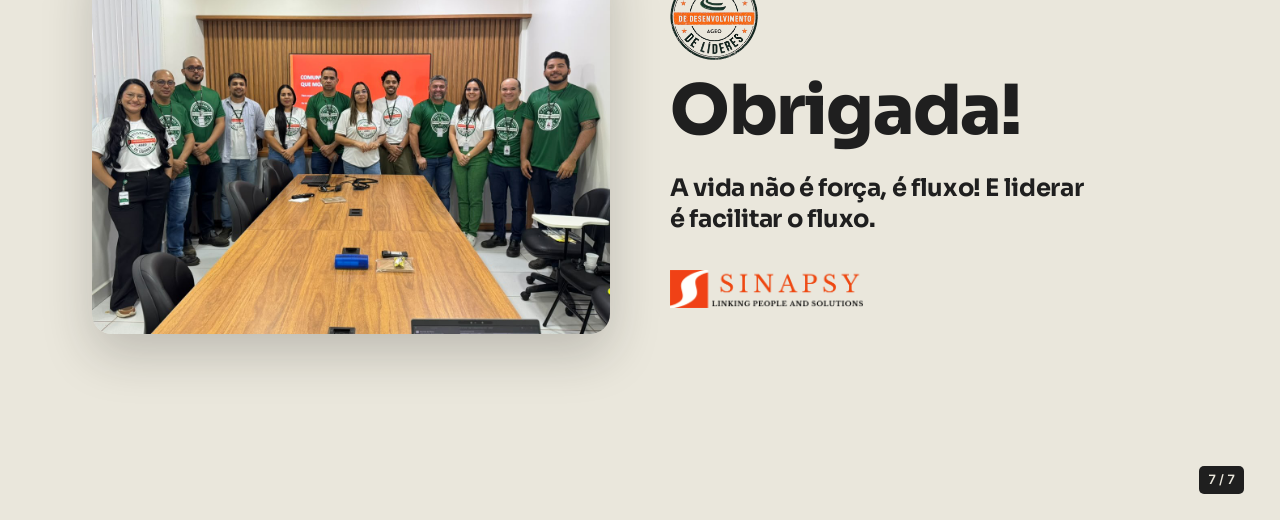
==== commit c88ef2aa: "Tirar "O conteudo esta claro e bem avaliado" da pagina 6 A lead da pagina de continuidade agora abre" ====
--- a/ageo/materiais/relatorio_pdl_setembro_outubro/index.html
+++ b/ageo/materiais/relatorio_pdl_setembro_outubro/index.html
@@ -158,7 +158,7 @@
   <div class="slide">
     <div class="eyebrow eyebrow-light">Continuidade</div>
     <h2 class="titulo">O que sustenta o avanço a longo prazo</h2>
-    <p class="lead lead-light">O conteúdo está claro e bem avaliado. Tempo e recursos, os dois pontos que apareceram nas respostas, formam uma agenda de desenvolvimento para os próximos meses. O encontro seguinte fecha o ciclo com a Sinapsy, e a partir dali a continuidade acontece dentro da AGEO.</p>
+    <p class="lead lead-light">Tempo e recursos, os dois pontos que apareceram nas respostas, formam uma agenda de desenvolvimento para os próximos meses. O encontro seguinte fecha o ciclo com a Sinapsy, e a partir dali a continuidade acontece dentro da AGEO.</p>
     <div class="caixas">
       <div class="caixa">
         <h3>Como a AGEO pode apoiar esses líderes</h3>
